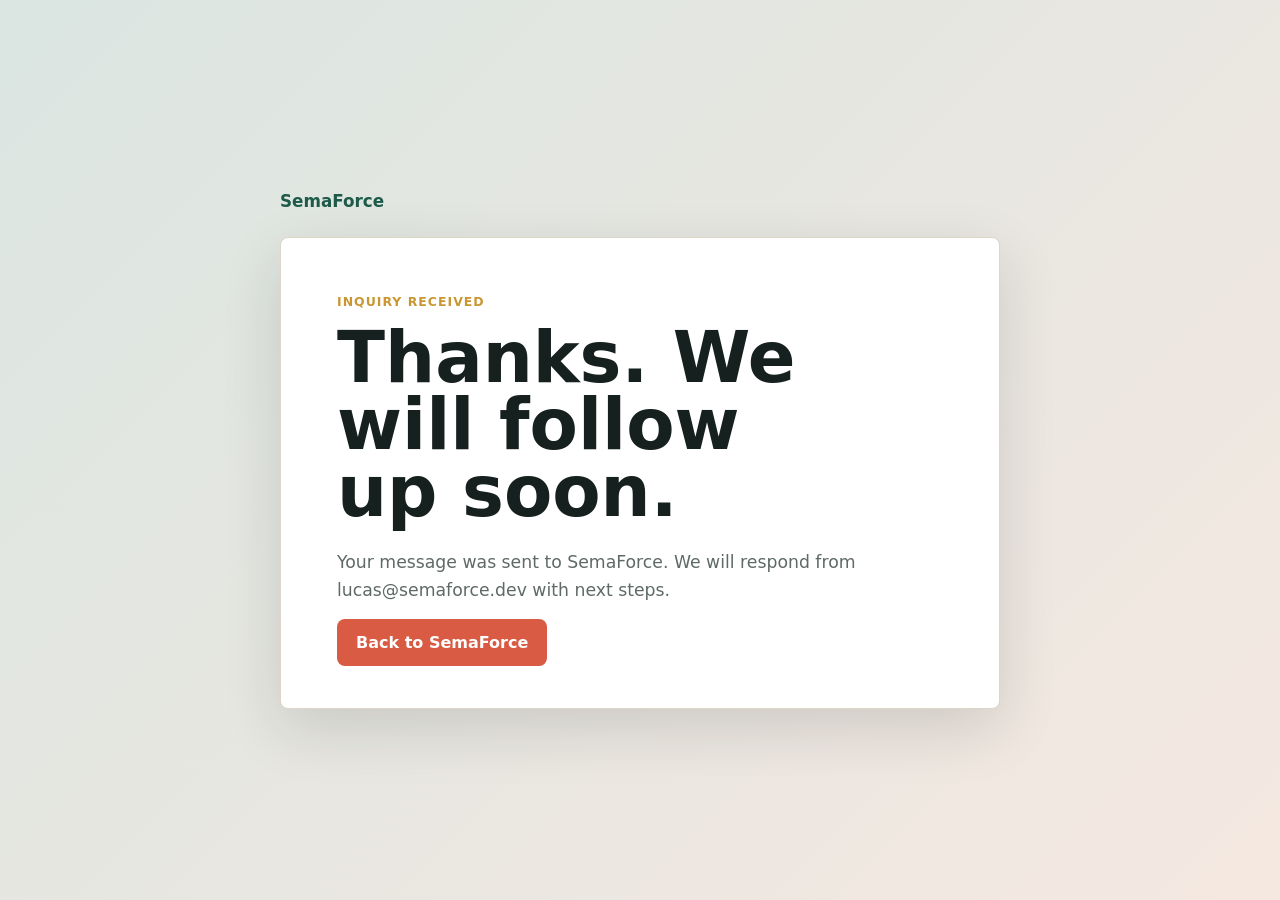
==== thanks.html @ b5f8ce88 "Replace mailto inquiry form" ====
<!doctype html>
<html lang="en">
  <head>
    <meta charset="utf-8" />
    <meta name="viewport" content="width=device-width, initial-scale=1" />
    <title>SemaForce | Inquiry received</title>
    <meta
      name="description"
      content="SemaForce has received your inquiry and will follow up soon."
    />
    <meta name="theme-color" content="#101817" />
    <link rel="icon" href="/assets/favicon.svg" type="image/svg+xml" />
    <link rel="manifest" href="/assets/site.webmanifest" />
    <link rel="stylesheet" href="./styles.css" />
  </head>
  <body class="thanks-page">
    <main class="thanks-shell">
      <a class="brand dark-brand" href="/">SemaForce</a>
      <section class="thanks-card" aria-labelledby="thanks-title">
        <p class="section-kicker">Inquiry received</p>
        <h1 id="thanks-title">Thanks. We will follow up soon.</h1>
        <p>
          Your message was sent to SemaForce. We will respond from
          lucas@semaforce.dev with next steps.
        </p>
        <a class="button primary" href="/">Back to SemaForce</a>
      </section>
    </main>
  </body>
</html>
---- styles.css ----
:root {
  color-scheme: light;
  --ink: #16211f;
  --muted: #5f6a66;
  --paper: #f7f4ee;
  --white: #ffffff;
  --line: #dcd5c8;
  --green: #1d5a4a;
  --teal: #0e7c86;
  --coral: #d95b43;
  --gold: #c99732;
  --night: #101817;
  --shadow: 0 20px 60px rgba(18, 28, 25, 0.14);
}

* {
  box-sizing: border-box;
}

html {
  scroll-behavior: smooth;
}

body {
  margin: 0;
  font-family:
    Inter, ui-sans-serif, system-ui, -apple-system, BlinkMacSystemFont, "Segoe UI",
    sans-serif;
  color: var(--ink);
  background: var(--paper);
}

a {
  color: inherit;
}

.site-header {
  position: fixed;
  inset: 0 0 auto;
  z-index: 10;
  display: flex;
  align-items: center;
  justify-content: space-between;
  padding: 18px clamp(18px, 4vw, 56px);
  color: var(--white);
  background: linear-gradient(to bottom, rgba(0, 0, 0, 0.45), rgba(0, 0, 0, 0));
}

.brand {
  font-size: 1.05rem;
  font-weight: 800;
  text-decoration: none;
  letter-spacing: 0;
}

nav {
  display: flex;
  gap: clamp(14px, 2.4vw, 32px);
  font-size: 0.92rem;
  font-weight: 650;
}

nav a {
  text-decoration: none;
  opacity: 0.9;
}

nav a:hover {
  opacity: 1;
}

.hero {
  position: relative;
  min-height: 92svh;
  display: grid;
  align-items: end;
  overflow: hidden;
  background: var(--night);
}

.hero-media,
.hero-shade {
  position: absolute;
  inset: 0;
}

.hero-media {
  background-image: url("https://images.unsplash.com/photo-1552664730-d307ca884978?auto=format&fit=crop&w=2200&q=88");
  background-size: cover;
  background-position: center;
  filter: saturate(0.95) contrast(1.04);
  transform: scale(1.02);
}

.hero-shade {
  background:
    linear-gradient(90deg, rgba(10, 18, 16, 0.9), rgba(10, 18, 16, 0.48) 52%, rgba(10, 18, 16, 0.18)),
    linear-gradient(0deg, rgba(10, 18, 16, 0.86), rgba(10, 18, 16, 0) 42%);
}

.hero-content {
  position: relative;
  width: min(1040px, calc(100% - 36px));
  margin: 0 auto;
  padding: 132px 0 92px;
  color: var(--white);
}

.eyebrow,
.section-kicker {
  margin: 0 0 16px;
  color: var(--gold);
  font-size: 0.78rem;
  font-weight: 800;
  letter-spacing: 0.08em;
  text-transform: uppercase;
}

h1,
h2,
h3,
p {
  letter-spacing: 0;
}

h1 {
  max-width: 900px;
  margin: 0;
  font-size: clamp(4.2rem, 14vw, 10.4rem);
  line-height: 0.86;
  font-weight: 900;
}

.hero-copy {
  max-width: 700px;
  margin: 28px 0 0;
  color: rgba(255, 255, 255, 0.88);
  font-size: clamp(1.14rem, 2vw, 1.48rem);
  line-height: 1.45;
}

.hero-actions {
  display: flex;
  flex-wrap: wrap;
  gap: 12px;
  margin-top: 34px;
}

.button,
button {
  min-height: 48px;
  border: 1px solid transparent;
  border-radius: 8px;
  padding: 13px 18px;
  font: inherit;
  font-weight: 800;
  text-decoration: none;
  cursor: pointer;
}

.button.primary,
button {
  background: var(--coral);
  color: var(--white);
}

.button.secondary {
  border-color: rgba(255, 255, 255, 0.48);
  color: var(--white);
  background: rgba(255, 255, 255, 0.08);
}

.intro,
.band,
.split,
.proof,
.contact {
  width: min(1160px, calc(100% - 36px));
  margin: 0 auto;
}

.intro {
  display: grid;
  grid-template-columns: minmax(260px, 0.9fr) minmax(280px, 1.1fr);
  gap: clamp(28px, 7vw, 84px);
  padding: 72px 0 64px;
}

h2 {
  margin: 0;
  font-size: clamp(2rem, 5vw, 4.4rem);
  line-height: 0.98;
}

.intro p:not(.section-kicker),
.section-heading p:not(.section-kicker),
.split-copy p,
.contact p {
  margin: 0;
  color: var(--muted);
  font-size: clamp(1.03rem, 1.6vw, 1.24rem);
  line-height: 1.62;
}

.band {
  padding: 70px 0;
  border-top: 1px solid var(--line);
}

.section-heading {
  max-width: 800px;
  margin-bottom: 34px;
}

.grid {
  display: grid;
  gap: 18px;
}

.grid.three {
  grid-template-columns: repeat(3, minmax(0, 1fr));
}

.card {
  min-height: 286px;
  padding: 24px;
  border: 1px solid var(--line);
  border-radius: 8px;
  background: rgba(255, 255, 255, 0.58);
  box-shadow: 0 1px 0 rgba(255, 255, 255, 0.7) inset;
}

.competencies {
  width: 100%;
  padding-inline: max(18px, calc((100vw - 1160px) / 2));
  background: #f9fbf7;
}

.capability-board {
  display: grid;
  grid-template-columns: repeat(3, minmax(0, 1fr));
  gap: 1px;
  border: 1px solid #cfdad4;
  background: #cfdad4;
}

.capability-board article {
  min-height: 250px;
  padding: 24px;
  background: var(--white);
}

.capability-board span {
  display: inline-block;
  margin-bottom: 26px;
  color: var(--coral);
  font-size: 0.76rem;
  font-weight: 900;
  letter-spacing: 0.08em;
  text-transform: uppercase;
}

.capability-board h3 {
  margin: 0 0 12px;
  color: var(--green);
  font-size: 1.2rem;
  line-height: 1.18;
}

.card-icon {
  display: inline-grid;
  width: 40px;
  height: 40px;
  place-items: center;
  margin-bottom: 38px;
  border: 1px solid var(--line);
  border-radius: 50%;
  color: var(--green);
  font-size: 0.78rem;
  font-weight: 900;
}

.card h3,
.timeline h3 {
  margin: 0 0 12px;
  font-size: 1.28rem;
  line-height: 1.15;
}

.card p,
.capability-board p,
.science-grid p,
.timeline p,
.talent-panel li,
.stat span {
  margin: 0;
  color: var(--muted);
  line-height: 1.55;
}

.data-science {
  width: 100%;
  padding-inline: max(18px, calc((100vw - 1160px) / 2));
  background: #eff7f8;
  border-top: 1px solid #c7dddf;
  border-bottom: 1px solid #c7dddf;
}

.science-grid {
  display: grid;
  grid-template-columns: repeat(3, minmax(0, 1fr));
  gap: 16px;
}

.science-grid article {
  min-height: 224px;
  padding: 24px;
  border: 1px solid #c7dddf;
  border-radius: 8px;
  background: var(--white);
}

.science-grid h3 {
  margin: 0 0 12px;
  color: var(--teal);
  font-size: 1.2rem;
  line-height: 1.18;
}

.experience {
  width: 100%;
  padding-inline: max(18px, calc((100vw - 1160px) / 2));
  background: #fffaf1;
}

.logo-wall {
  display: grid;
  grid-template-columns: repeat(6, minmax(0, 1fr));
  gap: 12px;
}

.logo-card {
  min-height: 182px;
  display: grid;
  grid-template-rows: 56px auto auto;
  align-content: start;
  gap: 10px;
  padding: 18px;
  border: 1px solid #e4d7c1;
  border-radius: 8px;
  background: var(--white);
}

.logo-card img {
  max-width: 132px;
  max-height: 46px;
  align-self: center;
  object-fit: contain;
  object-position: left center;
}

.logo-card strong {
  color: var(--ink);
  font-size: 1rem;
  line-height: 1.15;
}

.logo-card span {
  color: var(--muted);
  font-size: 0.9rem;
  line-height: 1.42;
}

.logo-fallback {
  align-self: center;
  color: var(--green);
  font-size: 1.2rem;
  font-weight: 900;
  line-height: 1;
}

.industry-grid {
  display: flex;
  flex-wrap: wrap;
  gap: 10px;
  margin-top: 24px;
}

.industry-grid span {
  padding: 10px 12px;
  border: 1px solid #e4d7c1;
  border-radius: 999px;
  color: var(--green);
  background: rgba(255, 255, 255, 0.76);
  font-size: 0.9rem;
  font-weight: 800;
}

.split {
  display: grid;
  grid-template-columns: minmax(280px, 0.86fr) minmax(280px, 1.14fr);
  gap: clamp(26px, 6vw, 72px);
  align-items: center;
  padding: 78px 0;
  border-top: 1px solid var(--line);
}

.split-copy p {
  margin-top: 22px;
}

.talent-panel {
  border-radius: 8px;
  background: var(--night);
  color: var(--white);
  box-shadow: var(--shadow);
}

.talent-panel ul {
  margin: 0;
  padding: 30px 32px;
  list-style: none;
}

.talent-panel li {
  position: relative;
  padding: 18px 0 18px 28px;
  border-bottom: 1px solid rgba(255, 255, 255, 0.12);
  color: rgba(255, 255, 255, 0.82);
}

.talent-panel li:last-child {
  border-bottom: 0;
}

.talent-panel li::before {
  content: "";
  position: absolute;
  top: 27px;
  left: 0;
  width: 10px;
  height: 10px;
  border-radius: 50%;
  background: var(--teal);
}

.work {
  width: 100%;
  padding-inline: max(18px, calc((100vw - 1160px) / 2));
  background: #eef3ef;
  border-top: 1px solid #ced9d2;
  border-bottom: 1px solid #ced9d2;
}

.timeline {
  display: grid;
  grid-template-columns: repeat(3, minmax(0, 1fr));
  gap: 1px;
  background: #cfdad4;
  border: 1px solid #cfdad4;
}

.timeline article {
  min-height: 220px;
  padding: 26px;
  background: #f8faf8;
}

.proof {
  display: grid;
  grid-template-columns: repeat(4, minmax(0, 1fr));
  gap: 1px;
  padding: 0;
  margin-top: 72px;
  margin-bottom: 72px;
  background: var(--line);
  border: 1px solid var(--line);
}

.stat {
  min-height: 150px;
  display: flex;
  flex-direction: column;
  justify-content: space-between;
  padding: 22px;
  background: var(--white);
}

.stat strong {
  color: var(--green);
  font-size: clamp(1.45rem, 3vw, 2.4rem);
  line-height: 1;
}

.contact {
  display: grid;
  grid-template-columns: minmax(280px, 0.9fr) minmax(280px, 1.1fr);
  gap: clamp(28px, 6vw, 76px);
  padding: 76px 0 92px;
  border-top: 1px solid var(--line);
}

.contact p {
  margin-top: 22px;
}

.contact-form {
  display: grid;
  gap: 16px;
  align-content: start;
}

.form-hidden {
  position: absolute;
  width: 1px !important;
  height: 1px !important;
  padding: 0 !important;
  margin: -1px;
  overflow: hidden;
  white-space: nowrap;
  border: 0 !important;
  clip-path: inset(50%);
  opacity: 0;
  pointer-events: none;
}

label {
  display: grid;
  gap: 8px;
  color: var(--muted);
  font-size: 0.92rem;
  font-weight: 750;
}

input,
textarea {
  width: 100%;
  border: 1px solid var(--line);
  border-radius: 8px;
  padding: 13px 14px;
  color: var(--ink);
  background: var(--white);
  font: inherit;
}

textarea {
  resize: vertical;
}

footer {
  display: flex;
  flex-wrap: wrap;
  gap: 12px 24px;
  justify-content: space-between;
  padding: 26px clamp(18px, 4vw, 56px);
  color: rgba(255, 255, 255, 0.78);
  background: var(--night);
}

.thanks-page {
  min-height: 100svh;
  display: grid;
  place-items: center;
  padding: clamp(22px, 5vw, 56px);
  background:
    linear-gradient(135deg, rgba(14, 124, 134, 0.12), rgba(217, 91, 67, 0.08)),
    var(--paper);
}

.thanks-shell {
  width: min(720px, 100%);
}

.dark-brand {
  display: inline-block;
  margin-bottom: 26px;
  color: var(--green);
}

.thanks-card {
  padding: clamp(28px, 6vw, 56px);
  background: var(--white);
  border: 1px solid var(--line);
  border-radius: 8px;
  box-shadow: var(--shadow);
}

.thanks-card h1 {
  max-width: 10ch;
  margin: 0;
  font-size: clamp(2.2rem, 8vw, 4.4rem);
  line-height: 0.95;
}

.thanks-card p:not(.section-kicker) {
  max-width: 54ch;
  margin: 22px 0 28px;
  color: var(--muted);
  font-size: 1.08rem;
  line-height: 1.65;
}

@media (max-width: 820px) {
  .site-header {
    position: absolute;
    align-items: flex-start;
    gap: 14px;
  }

  nav {
    display: none;
  }

  .hero {
    min-height: 88svh;
  }

  .hero-content {
    padding: 104px 0 58px;
  }

  .intro,
  .split,
  .contact,
  .grid.three,
  .capability-board,
  .science-grid,
  .timeline,
  .proof {
    grid-template-columns: 1fr;
  }

  .logo-wall {
    grid-template-columns: repeat(2, minmax(0, 1fr));
  }

  .intro,
  .band,
  .split,
  .contact {
    padding-top: 52px;
    padding-bottom: 52px;
  }

  .card,
  .timeline article {
    min-height: auto;
  }

  .capability-board article,
  .science-grid article,
  .logo-card {
    min-height: auto;
  }

  .proof {
    margin-top: 52px;
    margin-bottom: 52px;
  }

  .button,
  button {
    width: 100%;
    text-align: center;
  }
}

@media (max-width: 520px) {
  .logo-wall {
    grid-template-columns: 1fr;
  }
}
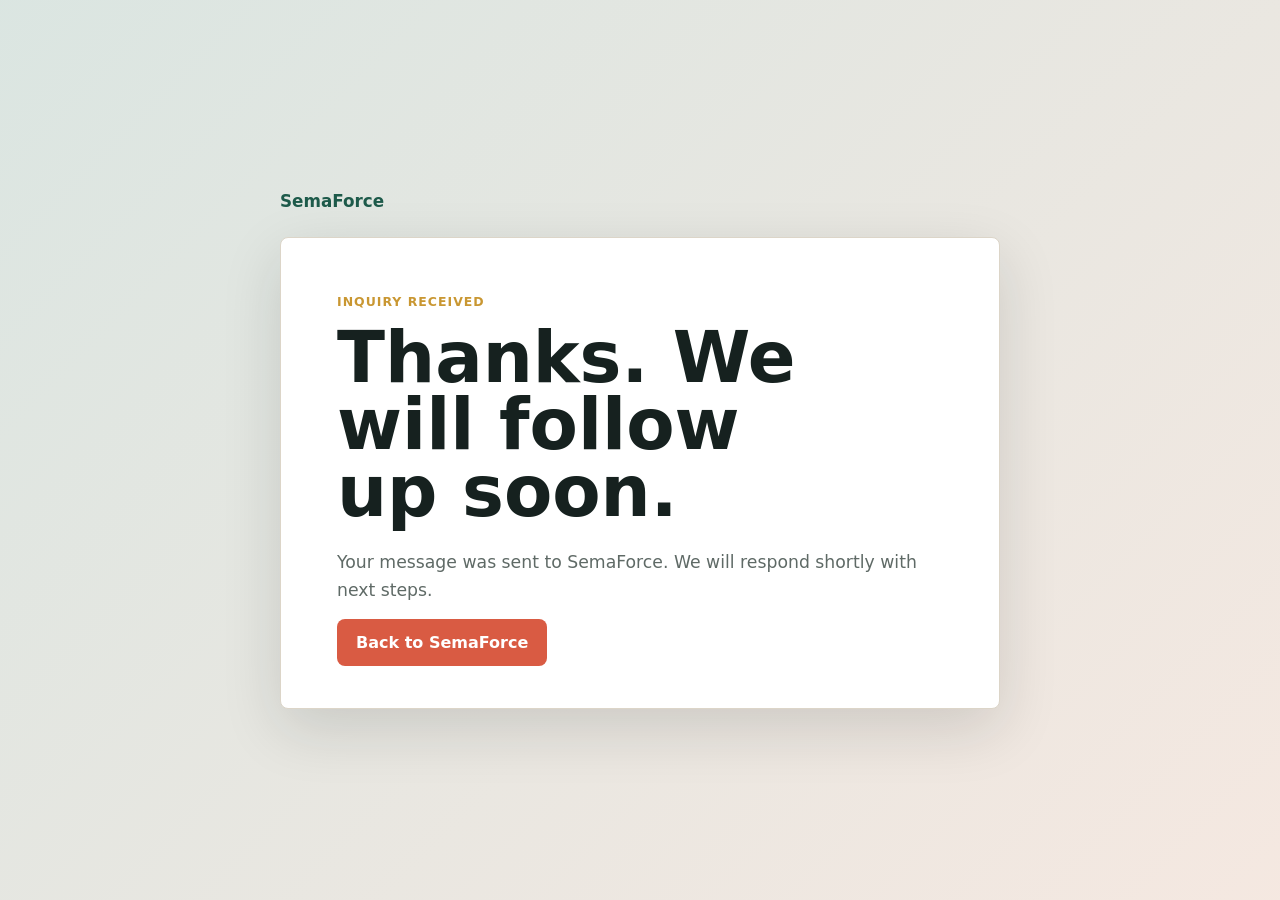
==== commit 891c4e03: "Polish inquiry confirmation copy" ====
--- a/thanks.html
+++ b/thanks.html
@@ -8,9 +8,22 @@
       name="description"
       content="SemaForce has received your inquiry and will follow up soon."
     />
+    <meta name="robots" content="noindex,follow" />
     <meta name="theme-color" content="#101817" />
+    <link rel="canonical" href="https://semaforce.dev/thanks.html" />
     <link rel="icon" href="/assets/favicon.svg" type="image/svg+xml" />
     <link rel="manifest" href="/assets/site.webmanifest" />
+    <meta property="og:type" content="website" />
+    <meta property="og:site_name" content="SemaForce" />
+    <meta property="og:title" content="SemaForce | Inquiry received" />
+    <meta property="og:description" content="SemaForce has received your inquiry and will follow up soon." />
+    <meta property="og:url" content="https://semaforce.dev/thanks.html" />
+    <meta property="og:image" content="https://semaforce.dev/assets/social-card.png" />
+    <meta property="og:image:type" content="image/png" />
+    <meta property="og:image:width" content="1200" />
+    <meta property="og:image:height" content="630" />
+    <meta name="twitter:card" content="summary_large_image" />
+    <meta name="twitter:image" content="https://semaforce.dev/assets/social-card.png" />
     <link rel="stylesheet" href="./styles.css" />
   </head>
   <body class="thanks-page">
@@ -20,8 +33,8 @@
         <p class="section-kicker">Inquiry received</p>
         <h1 id="thanks-title">Thanks. We will follow up soon.</h1>
         <p>
-          Your message was sent to SemaForce. We will respond from
-          lucas@semaforce.dev with next steps.
+          Your message was sent to SemaForce. We will respond shortly with next
+          steps.
         </p>
         <a class="button primary" href="/">Back to SemaForce</a>
       </section>
--- a/styles.css
+++ b/styles.css
@@ -164,6 +164,11 @@
   color: var(--white);
 }
 
+button:disabled {
+  cursor: wait;
+  opacity: 0.72;
+}
+
 .button.secondary {
   border-color: rgba(255, 255, 255, 0.48);
   color: var(--white);
@@ -327,6 +332,58 @@
   line-height: 1.18;
 }
 
+.security {
+  width: 100%;
+  padding-inline: max(18px, calc((100vw - 1160px) / 2));
+  color: var(--white);
+  background: var(--night);
+  border-top: 0;
+}
+
+.security .section-heading p:not(.section-kicker) {
+  color: rgba(255, 255, 255, 0.74);
+}
+
+.security-grid {
+  display: grid;
+  grid-template-columns: repeat(3, minmax(0, 1fr));
+  gap: 1px;
+  background: rgba(255, 255, 255, 0.16);
+  border: 1px solid rgba(255, 255, 255, 0.16);
+}
+
+.security-grid article {
+  min-height: 238px;
+  padding: 24px;
+  background: #14211f;
+}
+
+.security-grid span {
+  display: inline-grid;
+  width: 38px;
+  height: 38px;
+  place-items: center;
+  margin-bottom: 34px;
+  border: 1px solid rgba(255, 255, 255, 0.28);
+  border-radius: 50%;
+  color: var(--gold);
+  font-size: 0.75rem;
+  font-weight: 900;
+}
+
+.security-grid h3 {
+  margin: 0 0 12px;
+  color: var(--white);
+  font-size: 1.18rem;
+  line-height: 1.18;
+}
+
+.security-grid p {
+  margin: 0;
+  color: rgba(255, 255, 255, 0.72);
+  line-height: 1.55;
+}
+
 .experience {
   width: 100%;
   padding-inline: max(18px, calc((100vw - 1160px) / 2));
@@ -492,6 +549,41 @@
   line-height: 1;
 }
 
+.faq {
+  width: 100%;
+  padding-inline: max(18px, calc((100vw - 1160px) / 2));
+  background: #f9fbf7;
+  border-top: 1px solid #ced9d2;
+  border-bottom: 1px solid #ced9d2;
+}
+
+.faq-list {
+  display: grid;
+  grid-template-columns: repeat(2, minmax(0, 1fr));
+  gap: 1px;
+  background: #cfdad4;
+  border: 1px solid #cfdad4;
+}
+
+.faq-list article {
+  min-height: 188px;
+  padding: 24px;
+  background: var(--white);
+}
+
+.faq-list h3 {
+  margin: 0 0 12px;
+  color: var(--green);
+  font-size: 1.18rem;
+  line-height: 1.18;
+}
+
+.faq-list p {
+  margin: 0;
+  color: var(--muted);
+  line-height: 1.55;
+}
+
 .contact {
   display: grid;
   grid-template-columns: minmax(280px, 0.9fr) minmax(280px, 1.1fr);
@@ -508,6 +600,14 @@
   display: grid;
   gap: 16px;
   align-content: start;
+}
+
+.form-status {
+  min-height: 24px;
+  margin: -4px 0 0;
+  color: var(--muted);
+  font-size: 0.92rem;
+  line-height: 1.45;
 }
 
 .form-hidden {
@@ -624,8 +724,10 @@
   .contact,
   .grid.three,
   .capability-board,
+  .security-grid,
   .science-grid,
   .timeline,
+  .faq-list,
   .proof {
     grid-template-columns: 1fr;
   }
@@ -648,7 +750,9 @@
   }
 
   .capability-board article,
+  .security-grid article,
   .science-grid article,
+  .faq-list article,
   .logo-card {
     min-height: auto;
   }
